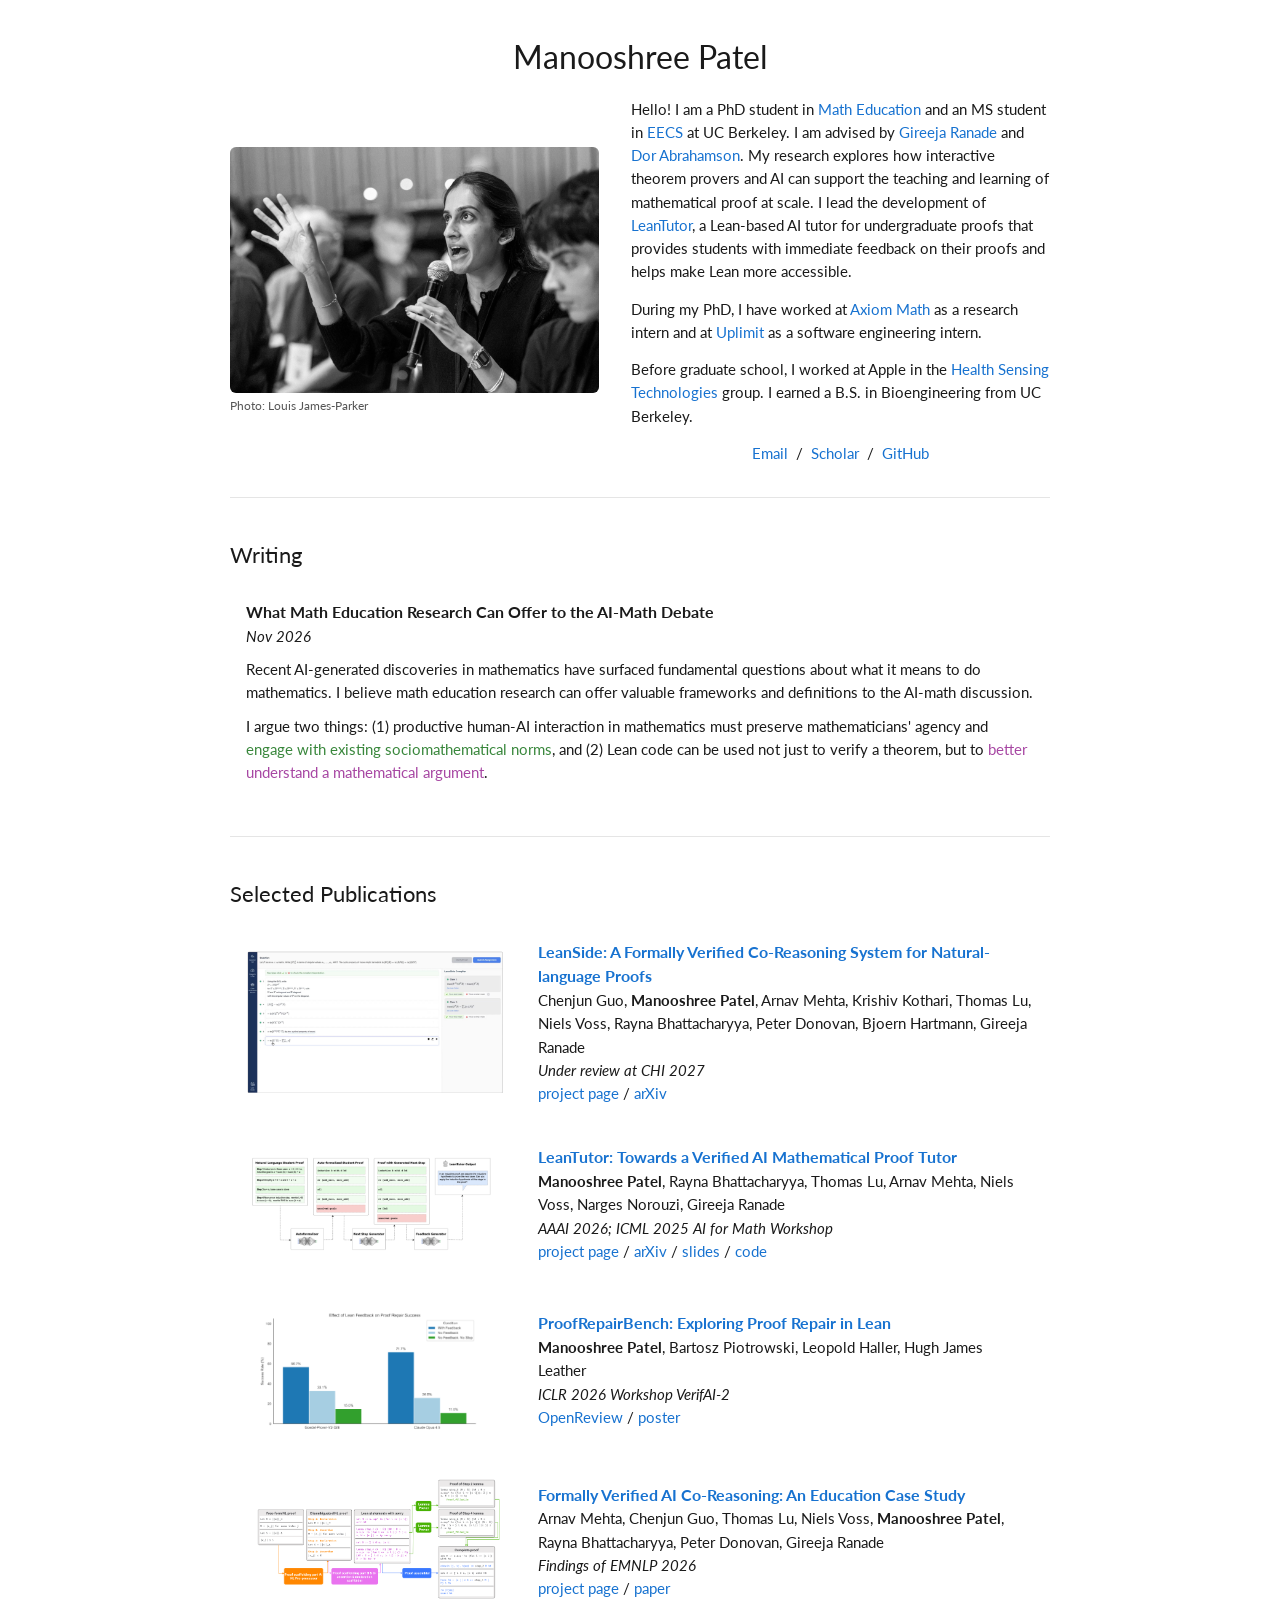
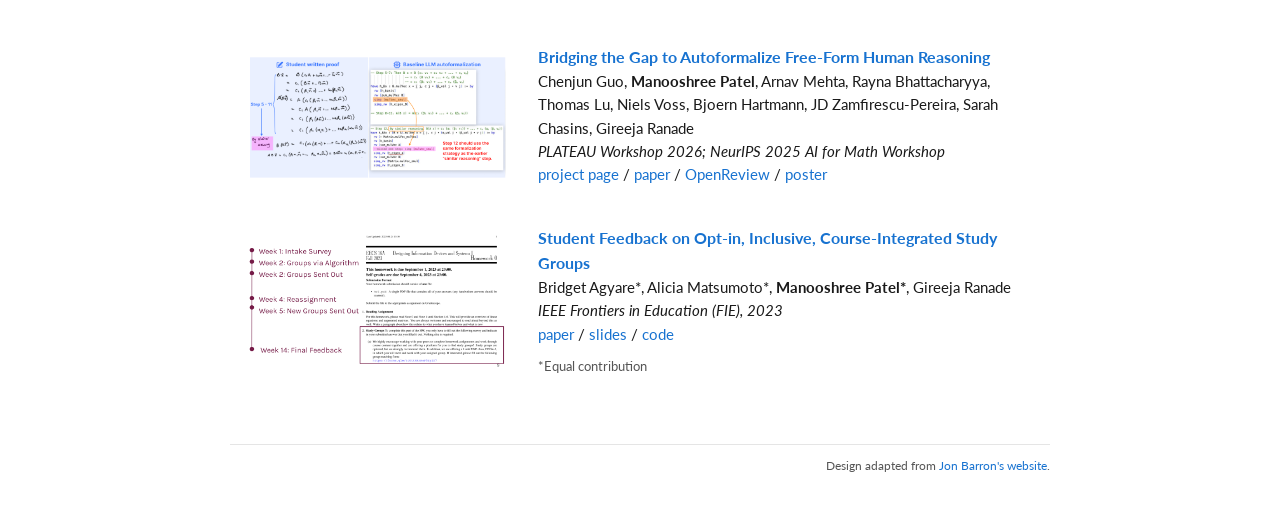
==== index.html @ 4b9c4974 "Rebuild site in a minimal academic layout Replace the old multi-page site with a single homepage ada" ====
<!DOCTYPE html>
<html lang="en">
<head>
  <meta charset="UTF-8">
  <meta name="viewport" content="width=device-width, initial-scale=1.0">
  <title>Manooshree Patel</title>
  <link rel="icon" href="data:image/svg+xml,<svg xmlns=%22http://www.w3.org/2000/svg%22 viewBox=%220 0 100 100%22><text y=%22.9em%22 font-size=%2290%22>⭐️</text></svg>">
  <link rel="stylesheet" href="stylesheet.css">
</head>
<body>
  <div class="page">

    <h1 class="name"><a href="index.html">Manooshree Patel</a></h1>

    <section class="bio-page">
      <figure class="bio-photo">
        <img src="images/bio-photo.jpg" alt="Manooshree Patel speaking into a microphone">
        <figcaption>Photo: Louis James-Parker</figcaption>
      </figure>
      <div class="bio-text">
        <p>Hello! I am a PhD student in <a href="https://sesame.berkeley.edu/home">Math Education</a> and an MS student in <a href="https://eecs.berkeley.edu/">EECS</a> at UC Berkeley. I am advised by <a href="https://gireejar.github.io/">Gireeja Ranade</a> and <a href="https://bse.berkeley.edu/dor-abrahamson">Dor Abrahamson</a>. My research explores how interactive theorem provers and AI can support the teaching and learning of mathematical proof at scale. I lead the development of <a href="https://leantutor.org/">LeanTutor</a>, a Lean-based AI tutor for undergraduate proofs that provides students with immediate feedback on their proofs and helps make Lean more accessible.</p>
        <p>During my PhD, I have worked at <a href="https://axiommath.ai/">Axiom Math</a> as a research intern and at <a href="https://uplimit.com/">Uplimit</a> as a software engineering intern.</p>
        <p>Before graduate school, I worked at Apple in the <a href="https://www.apple.com/health/">Health Sensing Technologies</a> group. I earned a B.S. in Bioengineering from UC Berkeley.</p>
        <p class="links">
          <span class="email-wrap">
            <a href="#" class="email-toggle" aria-expanded="false" aria-controls="email-pop">Email</a>
            <span class="email-pop" id="email-pop" role="dialog" aria-label="Email address" hidden>
              <span class="email-addr">manooshreepatel@berkeley.edu</span>
              <button type="button" class="copy-btn" aria-label="Copy email address" title="Copy">
                <svg class="icon-copy" viewBox="0 0 24 24" width="16" height="16" aria-hidden="true"><rect x="9" y="9" width="11" height="11" rx="2" fill="none" stroke="currentColor" stroke-width="2"/><path d="M5 15V5a2 2 0 0 1 2-2h8" fill="none" stroke="currentColor" stroke-width="2"/></svg>
                <svg class="icon-check" viewBox="0 0 24 24" width="16" height="16" aria-hidden="true"><path d="M5 12l5 5L20 7" fill="none" stroke="currentColor" stroke-width="2.5" stroke-linecap="round" stroke-linejoin="round"/></svg>
              </button>
              <span class="copied-msg" aria-live="polite"></span>
            </span>
          </span> &nbsp;/&nbsp;
          <a href="https://scholar.google.com/citations?user=8OF7FRsAAAAJ">Scholar</a> &nbsp;/&nbsp;
          <a href="https://github.com/manooshree">GitHub</a>
        </p>
      </div>
    </section>

    <hr>

    <h2>Writing</h2>

    <div class="entry">
      <div class="details">
        <span class="title">What Math Education Research Can Offer to the AI-Math Debate</span> <!-- link later: href="math-ed-ai.html" -->
        <div class="venue">Nov 2026</div>
        <p>Recent AI-generated discoveries in mathematics have surfaced fundamental questions about what it means to do mathematics. I believe math education research can offer valuable frameworks and definitions to the AI-math discussion.</p>
        <p>I argue two things: (1) productive human-AI interaction in mathematics must preserve mathematicians' agency and <span class="green">engage with existing sociomathematical norms</span>, and (2) Lean code can be used not just to verify a theorem, but to <span class="purple">better understand a mathematical argument</span>.</p>
      </div>
    </div>

    <hr>

    <h2>Selected Publications</h2>

    <div class="entry">
      <div class="thumb wide"><img src="images/leanside.png" alt="LeanSide interface: a student's step-by-step proof on the left, with the LeanSide compiler's verified claims on the right"></div>
      <div class="details">
        <a class="title" href="https://arxiv.org/abs/2610.00760">LeanSide: A Formally Verified Co-Reasoning System for Natural-language Proofs</a>
        <div class="authors">Chenjun Guo, <span class="me">Manooshree Patel</span>, Arnav Mehta, Krishiv Kothari, Thomas Lu, Niels Voss, Rayna Bhattacharyya, Peter Donovan, Bjoern Hartmann, Gireeja Ranade</div>
        <div class="venue">Under review at CHI 2027</div>
        <div class="entry-links"><a href="https://leantutor.org/">project page</a> / <a href="https://arxiv.org/pdf/2610.00760">arXiv</a></div>
      </div>
    </div>

    <div class="entry">
      <div class="thumb wide"><a href="https://leantutor.org/"><img src="images/leantutor.png" alt="LeanTutor pipeline: a student's natural-language proof is autoformalized, a next step is generated, and feedback is returned"></a></div>
      <div class="details">
        <a class="title" href="https://arxiv.org/abs/2506.08321">LeanTutor: Towards a Verified AI Mathematical Proof Tutor</a>
        <div class="authors"><span class="me">Manooshree Patel</span>, Rayna Bhattacharyya, Thomas Lu, Arnav Mehta, Niels Voss, Narges Norouzi, Gireeja Ranade</div>
        <div class="venue">AAAI 2026; ICML 2025 AI for Math Workshop</div>
        <div class="entry-links"><a href="https://leantutor.org/">project page</a> / <a href="https://arxiv.org/pdf/2506.08321">arXiv</a> / <a href="slides/leantutor-eaai2026.pdf">slides</a> / <a href="https://github.com/RanadeLabBerkeley/Lean-Tutor-V0/tree/main/code_and_dataset">code</a></div>
      </div>
    </div>

    <div class="entry">
      <div class="thumb wide"><img src="images/proofrepairbench.png" alt="Bar chart: effect of Lean feedback on proof repair success for Goedel-Prover-V2-32B and Claude Opus 4.5"></div>
      <div class="details">
        <a class="title" href="https://openreview.net/forum?id=6SwWVNwEJK">ProofRepairBench: Exploring Proof Repair in Lean</a>
        <div class="authors"><span class="me">Manooshree Patel</span>, Bartosz Piotrowski, Leopold Haller, Hugh James Leather</div>
        <div class="venue">ICLR 2026 Workshop VerifAI-2</div>
        <div class="entry-links"><a href="https://openreview.net/forum?id=6SwWVNwEJK">OpenReview</a> / <a href="slides/proofrepairbench-iclr2026-poster.pdf">poster</a></div>
      </div>
    </div>

    <div class="entry">
      <div class="thumb wide"><img src="images/coreasoning-emnlp.png" alt="Pipeline diagram: a free-form natural-language proof is disambiguated, turned into Lean statements, proved lemma by lemma, and assembled into a complete Lean proof"></div>
      <div class="details">
        <a class="title" href="https://aclanthology.org/2026.findings-emnlp.977/">Formally Verified AI Co-Reasoning: An Education Case Study</a>
        <div class="authors">Arnav Mehta, Chenjun Guo, Thomas Lu, Niels Voss, <span class="me">Manooshree Patel</span>, Rayna Bhattacharyya, Peter Donovan, Gireeja Ranade</div>
        <div class="venue">Findings of EMNLP 2026</div>
        <div class="entry-links"><a href="https://leantutor.org/">project page</a> / <a href="https://aclanthology.org/2026.findings-emnlp.977.pdf">paper</a></div>
      </div>
    </div>

    <div class="entry">
      <div class="thumb wide"><img src="images/autoformalize-plateau.png" alt="A handwritten student proof that says 'by similar reasoning', next to a baseline LLM autoformalization in Lean that misses a step"></div>
      <div class="details">
        <a class="title" href="https://kilthub.cmu.edu/articles/conference_contribution/Bridging_the_gap_to_autoformalize_free-form_human_reasoning/31816738">Bridging the Gap to Autoformalize Free-Form Human Reasoning</a>
        <div class="authors">Chenjun Guo, <span class="me">Manooshree Patel</span>, Arnav Mehta, Rayna Bhattacharyya, Thomas Lu, Niels Voss, Bjoern Hartmann, JD Zamfirescu-Pereira, Sarah Chasins, Gireeja Ranade</div>
        <div class="venue">PLATEAU Workshop 2026; NeurIPS 2025 AI for Math Workshop</div>
        <div class="entry-links"><a href="https://leantutor.org/">project page</a> / <a href="https://kilthub.cmu.edu/articles/conference_contribution/Bridging_the_gap_to_autoformalize_free-form_human_reasoning/31816738">paper</a> / <a href="https://openreview.net/forum?id=0IsLjMjD0P">OpenReview</a> / <a href="slides/autoformalize-neurips2025-poster.pdf">poster</a></div>
      </div>
    </div>

    <div class="entry">
      <div class="thumb wide"><img src="images/study-groups-timeline.png" alt="Study groups timeline over the semester, next to the EECS 16A homework assignment that invited students to sign up"></div>
      <div class="details">
        <a class="title" href="https://ieeexplore.ieee.org/abstract/document/10343384">Student Feedback on Opt-in, Inclusive, Course-Integrated Study Groups</a>
        <div class="authors">Bridget Agyare*, Alicia Matsumoto*, <span class="me">Manooshree Patel*</span>, Gireeja Ranade</div>
        <div class="venue">IEEE Frontiers in Education (FIE), 2023</div>
        <div class="entry-links"><a href="https://ieeexplore.ieee.org/abstract/document/10343384">paper</a> / <a href="slides/study-groups-fie2023.pdf">slides</a> / <a href="https://github.com/RanadeLabBerkeley/study-group-matcher">code</a></div>
        <p class="note">*Equal contribution</p>
      </div>
    </div>

    <footer>
      Design adapted from <a href="https://github.com/jonbarron/jonbarron.github.io">Jon Barron's website</a>.
    </footer>

  </div>
  <script>
    // Email popover: click "Email" to show the address with a copy button.
    (function () {
      var toggle = document.querySelector('.email-toggle');
      var pop = document.getElementById('email-pop');
      if (!toggle || !pop) return;
      var btn = pop.querySelector('.copy-btn');
      var msg = pop.querySelector('.copied-msg');
      var addr = pop.querySelector('.email-addr').textContent.trim();

      function open() { pop.hidden = false; toggle.setAttribute('aria-expanded', 'true'); }
      function close() { pop.hidden = true; toggle.setAttribute('aria-expanded', 'false'); btn.classList.remove('copied'); msg.textContent = ''; }

      toggle.addEventListener('click', function (e) { e.preventDefault(); pop.hidden ? open() : close(); });
      document.addEventListener('click', function (e) { if (!pop.hidden && !e.target.closest('.email-wrap')) close(); });
      document.addEventListener('keydown', function (e) { if (e.key === 'Escape') close(); });

      btn.addEventListener('click', function () {
        function done() { btn.classList.add('copied'); msg.textContent = 'Copied!'; setTimeout(function () { btn.classList.remove('copied'); msg.textContent = ''; }, 1800); }
        if (navigator.clipboard && window.isSecureContext) {
          navigator.clipboard.writeText(addr).then(done, fallback);
        } else { fallback(); }
        function fallback() {
          var r = document.createRange(); r.selectNodeContents(pop.querySelector('.email-addr'));
          var sel = window.getSelection(); sel.removeAllRanges(); sel.addRange(r);
          try { document.execCommand('copy'); done(); } catch (err) { msg.textContent = 'Press Cmd+C to copy'; }
        }
      });
    })();
  </script>
</body>
</html>
---- stylesheet.css ----
/* Layout and look adapted from Jon Barron's website: https://github.com/jonbarron/jonbarron.github.io */
@import url('https://fonts.googleapis.com/css2?family=Lato:ital,wght@0,400;0,700;1,400;1,700&display=swap');

:root {
  --text: #1a1a1a;
  --muted: #555;
  --link: #1772d0;
  --link-hover: #6b3f87;
  --highlight: #ffffd0;
  --rule: #e5e5e5;
}

* { box-sizing: border-box; }

body {
  margin: 0;
  padding: 0 16px;
  background: #fff;
  color: var(--text);
  font-family: 'Lato', Verdana, Helvetica, sans-serif;
  font-size: 15px;
  line-height: 1.55;
}

.page {
  max-width: 820px;
  margin: 0 auto;
  padding: 32px 0 48px;
}

a { color: var(--link); text-decoration: none; }
a:hover, a:focus { color: var(--link-hover); }

h1.name {
  font-size: 32px;
  font-weight: 400;
  margin: 0 0 4px;
  text-align: center;
}

h2 {
  font-size: 22px;
  font-weight: 400;
  margin: 40px 0 8px;
}

h1.name a { color: inherit; }
h1.name a:hover { color: var(--link-hover); }

/* Top navigation */
.site-nav {
  text-align: center;
  margin-bottom: 24px;
  font-size: 15px;
}
.site-nav a { margin: 0 8px; }
.site-nav a.current { color: var(--text); font-weight: 700; }

.nav-date { color: var(--muted); font-size: 13px; margin-left: 4px; }

/* Blog post */
.post-title { margin-bottom: 2px; }
.post-date { color: var(--muted); font-size: 14px; margin-bottom: 20px; }
.post p { margin: 0 0 14px; }

/* Intro: bio left, photo right */
.intro {
  display: flex;
  gap: 32px;
  align-items: center;
}
.intro .bio { flex: 1 1 60%; }
.intro .photo { flex: 0 0 34%; text-align: center; }
.intro .photo img {
  width: 100%;
  max-width: 260px;
  aspect-ratio: 1;
  object-fit: cover;
  border-radius: 50%;
}
.links { text-align: center; margin-top: 12px; }
.links a { white-space: nowrap; }

/* Paper / project rows */
.entry {
  display: flex;
  gap: 32px;
  align-items: center;
  padding: 20px 16px;
  border-radius: 6px;
}
.entry.highlight { background: var(--highlight); }
.entry .thumb { flex: 0 0 160px; }
.entry .thumb img {
  width: 160px;
  height: 160px;
  object-fit: cover;
  border-radius: 4px;
  display: block;
}
/* Wide figures (e.g. pipeline diagrams): show the whole image, no square crop */
.entry .thumb.wide { flex: 0 0 260px; }
.entry .thumb.wide img { width: 260px; height: auto; object-fit: contain; }
.entry .details { flex: 1; }
.entry .title { font-size: 16px; font-weight: 700; }
.entry .authors, .entry .venue { margin: 0; }
.entry .venue { font-style: italic; }
.entry .entry-links { margin: 0; }
.entry p { margin: 10px 0 0; }
.entry p:empty { display: none; }

hr { border: none; border-top: 1px solid var(--rule); margin: 32px 0; }

/* Colors from the blog post: green = math education, purple = AI-math / mathematicians */
.green { color: #39873C; }
.purple { color: #a747a3; }

.me { font-weight: 700; }
.note { color: var(--muted); font-size: 13px; }

/* Email popover */
.email-wrap { position: relative; display: inline-block; }
.email-pop {
  position: absolute;
  top: calc(100% + 8px);
  left: 50%;
  transform: translateX(-50%);
  display: flex;
  align-items: center;
  gap: 8px;
  padding: 8px 10px;
  background: #fff;
  border: 1px solid var(--rule);
  border-radius: 6px;
  box-shadow: 0 4px 14px rgba(0, 0, 0, 0.08);
  white-space: nowrap;
  z-index: 10;
}
.email-pop[hidden] { display: none; }
.email-addr { color: var(--text); user-select: all; }
.copy-btn {
  display: inline-flex;
  align-items: center;
  justify-content: center;
  width: 28px;
  height: 28px;
  padding: 0;
  border: 1px solid var(--rule);
  border-radius: 4px;
  background: #fff;
  color: var(--muted);
  cursor: pointer;
}
.copy-btn:hover { color: var(--link-hover); border-color: var(--link-hover); }
.copy-btn .icon-check { display: none; }
.copy-btn.copied .icon-copy { display: none; }
.copy-btn.copied .icon-check { display: inline; color: #39873C; }
.copied-msg { font-size: 12px; color: #39873C; }
.copied-msg:empty { display: none; }

/* Bio page: photo left, text right */
.bio-page {
  display: flex;
  gap: 32px;
  align-items: center;
  margin-top: 16px;
}
.bio-photo { flex: 0 0 45%; margin: 0; }
.bio-photo img { width: 100%; border-radius: 6px; display: block; }
.bio-photo figcaption { font-size: 12px; color: var(--muted); margin-top: 4px; }
.bio-text { flex: 1; }
.bio-text p { margin: 0 0 14px; }
.bio-text p:last-child { margin-bottom: 0; }

ul.plain { padding-left: 20px; margin: 6px 0; }

footer {
  margin-top: 48px;
  padding-top: 12px;
  border-top: 1px solid var(--rule);
  text-align: right;
  font-size: 12px;
  color: var(--muted);
}

@media (max-width: 640px) {
  .bio-page { flex-direction: column; gap: 16px; }
  .intro { flex-direction: column-reverse; gap: 16px; }
  .intro .photo img { max-width: 180px; }
  .entry { flex-direction: column; gap: 12px; padding: 12px 0; }
  .entry .thumb { flex-basis: auto; }
}
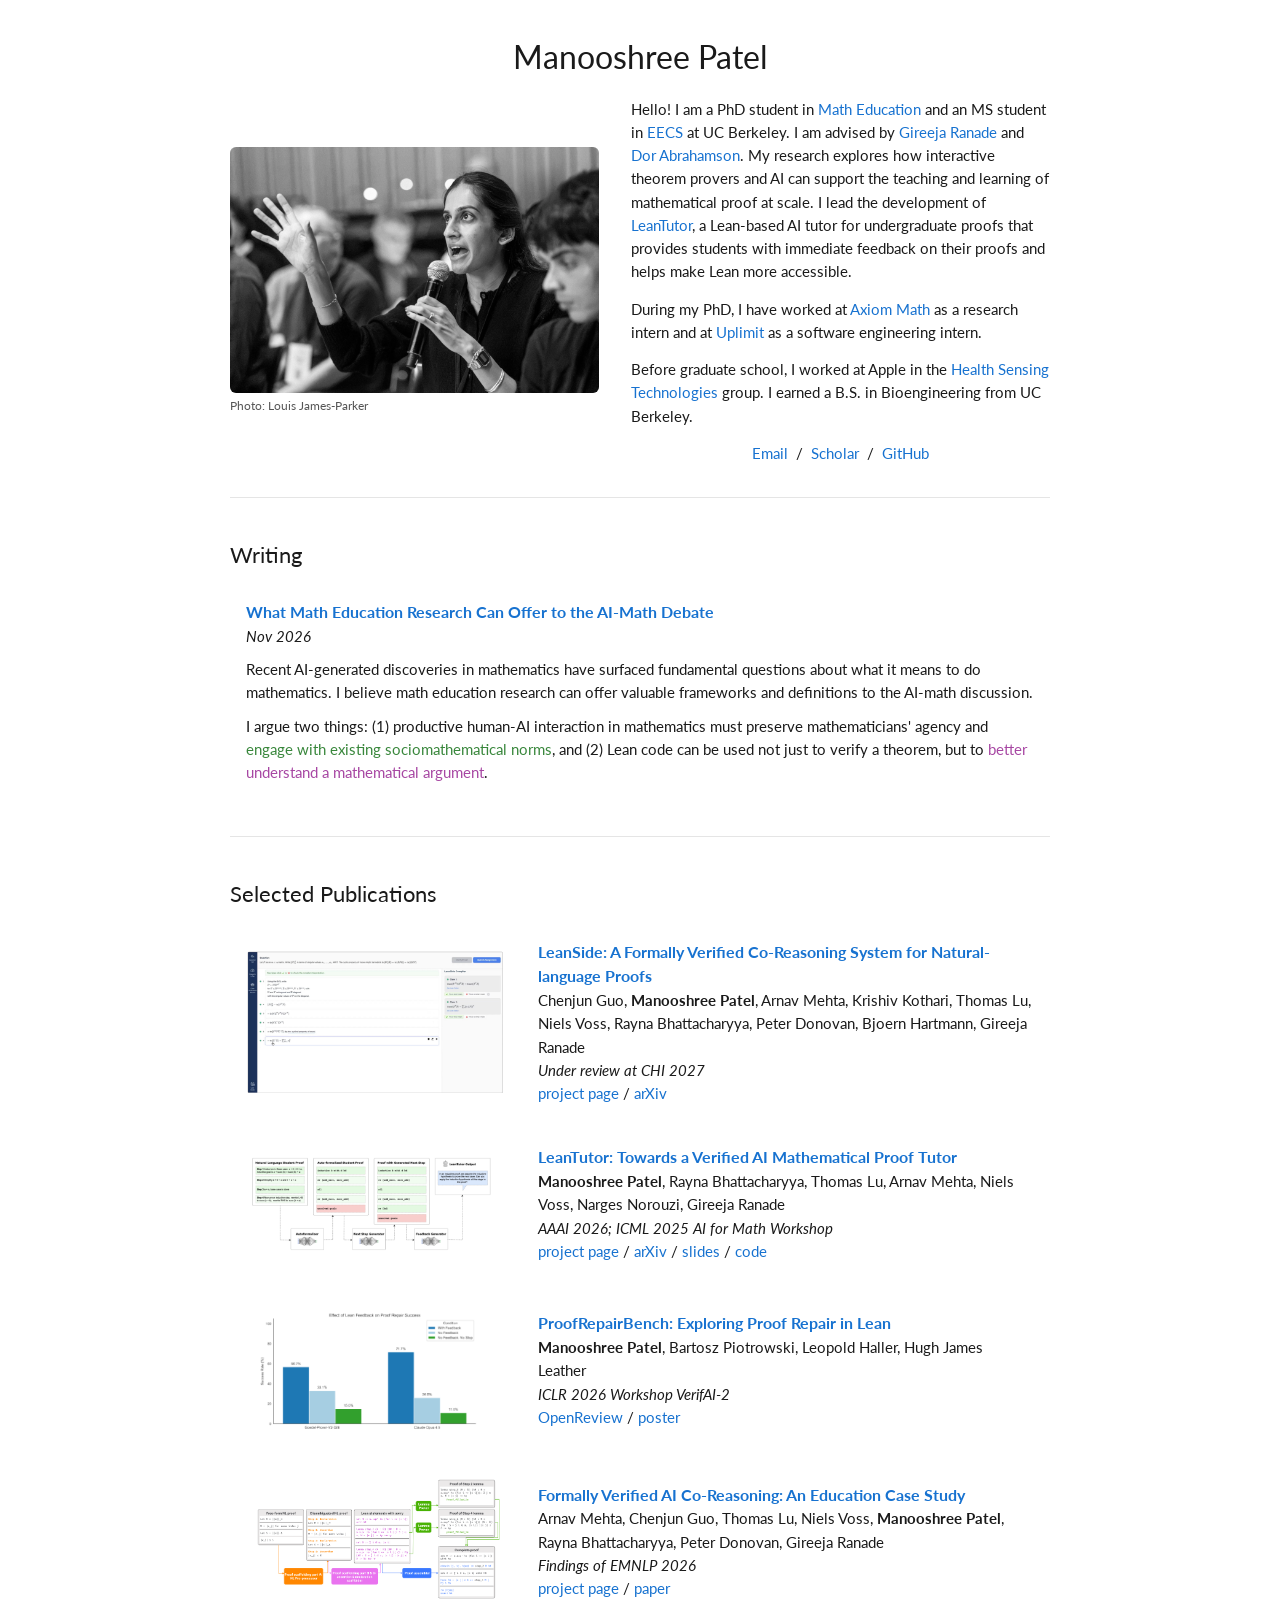
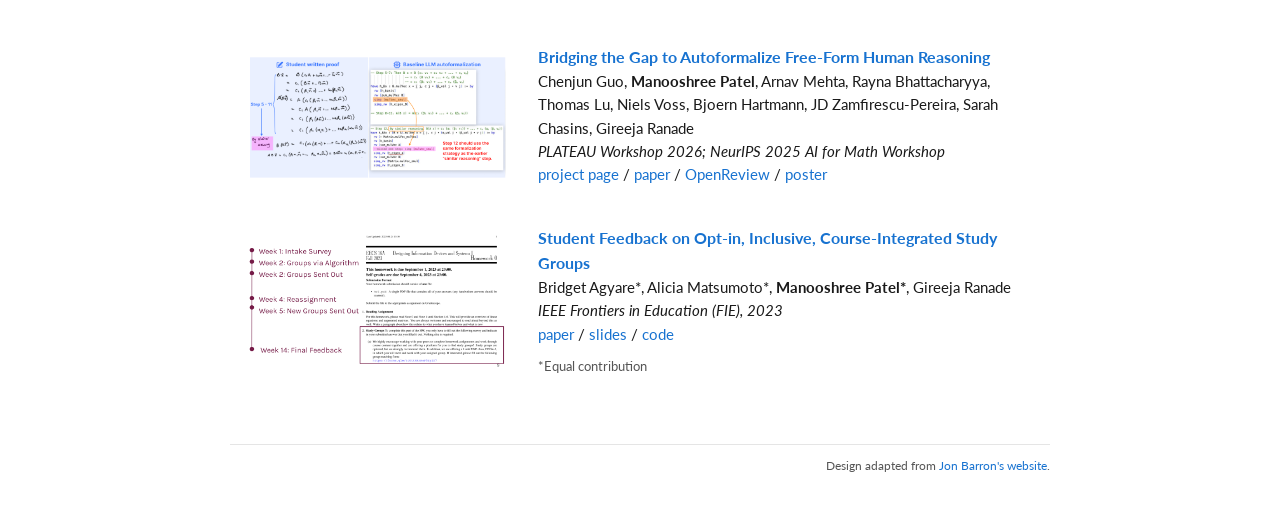
==== commit a238c339: "ai math ed blog post" ====
--- a/index.html
+++ b/index.html
@@ -45,7 +45,7 @@
 
     <div class="entry">
       <div class="details">
-        <span class="title">What Math Education Research Can Offer to the AI-Math Debate</span> <!-- link later: href="math-ed-ai.html" -->
+        <a class="title" href="math-ed-ai/">What Math Education Research Can Offer to the AI-Math Debate</a>
         <div class="venue">Nov 2026</div>
         <p>Recent AI-generated discoveries in mathematics have surfaced fundamental questions about what it means to do mathematics. I believe math education research can offer valuable frameworks and definitions to the AI-math discussion.</p>
         <p>I argue two things: (1) productive human-AI interaction in mathematics must preserve mathematicians' agency and <span class="green">engage with existing sociomathematical norms</span>, and (2) Lean code can be used not just to verify a theorem, but to <span class="purple">better understand a mathematical argument</span>.</p>
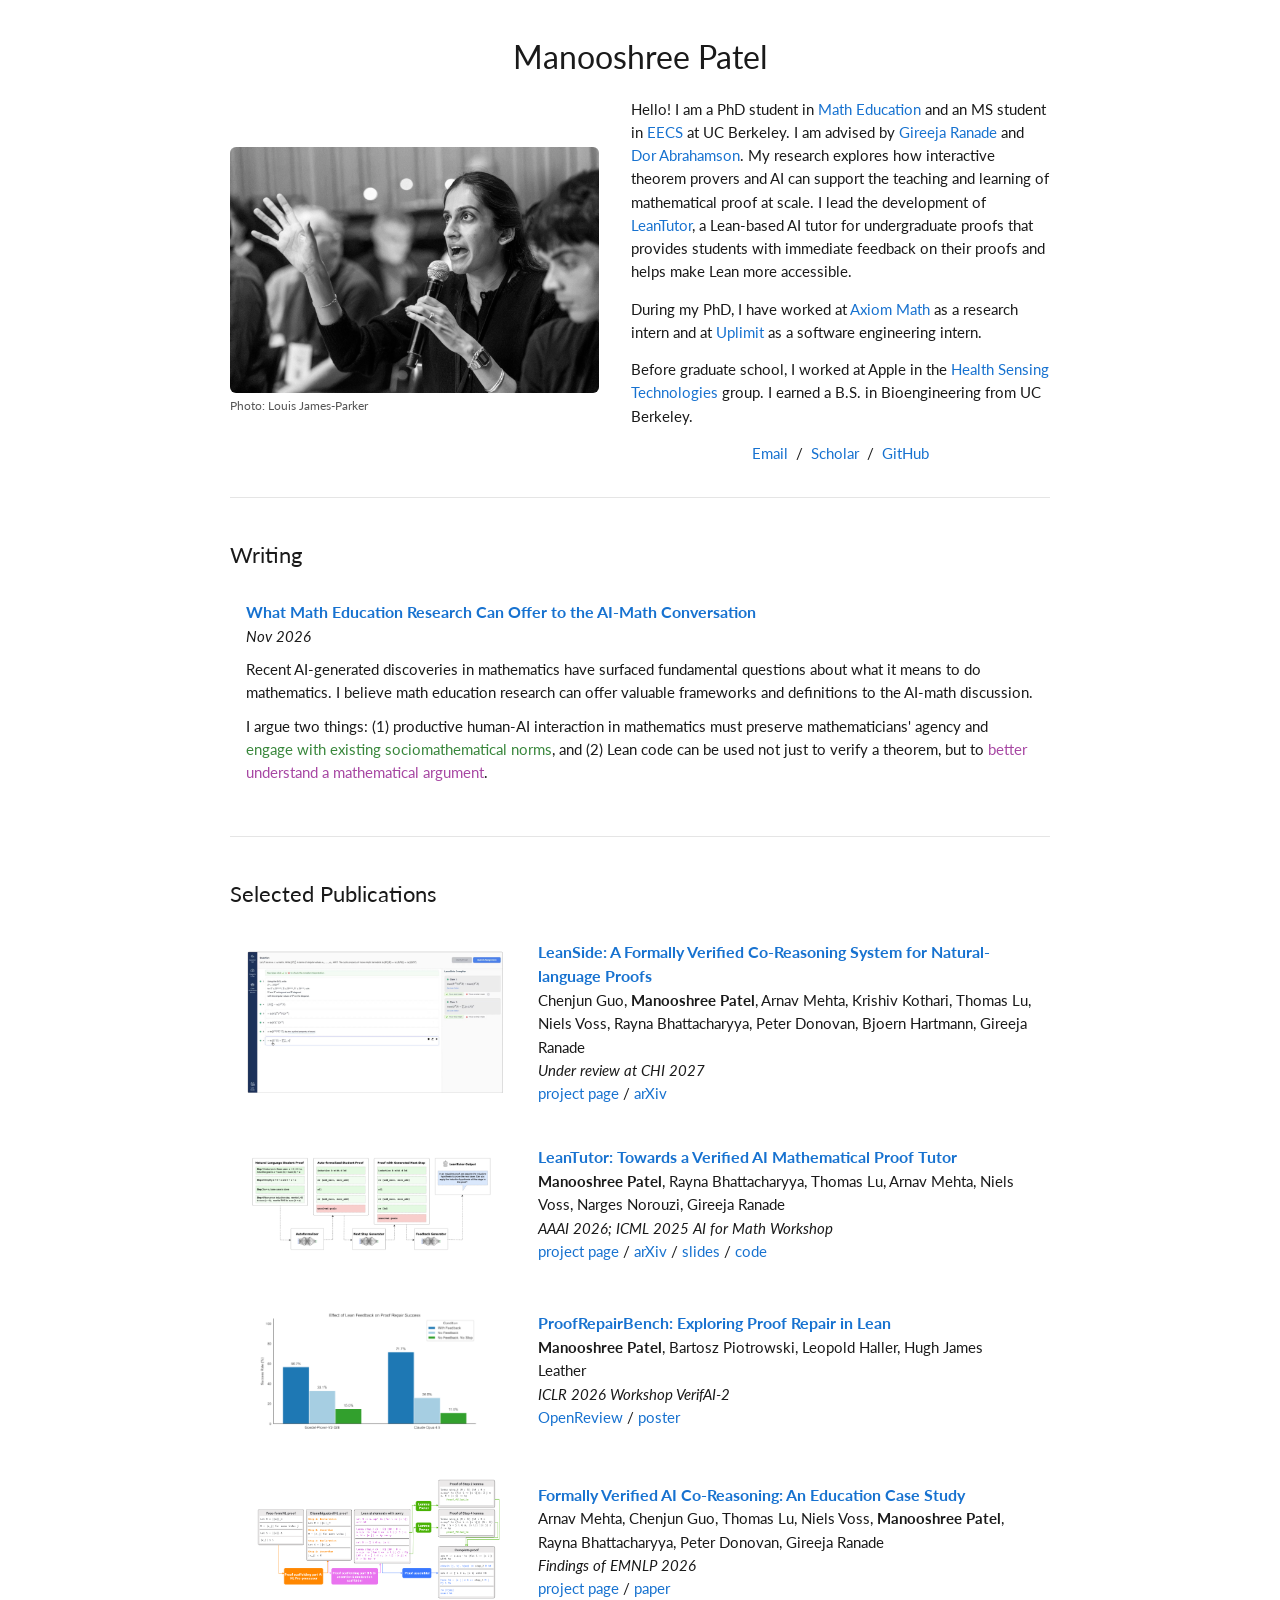
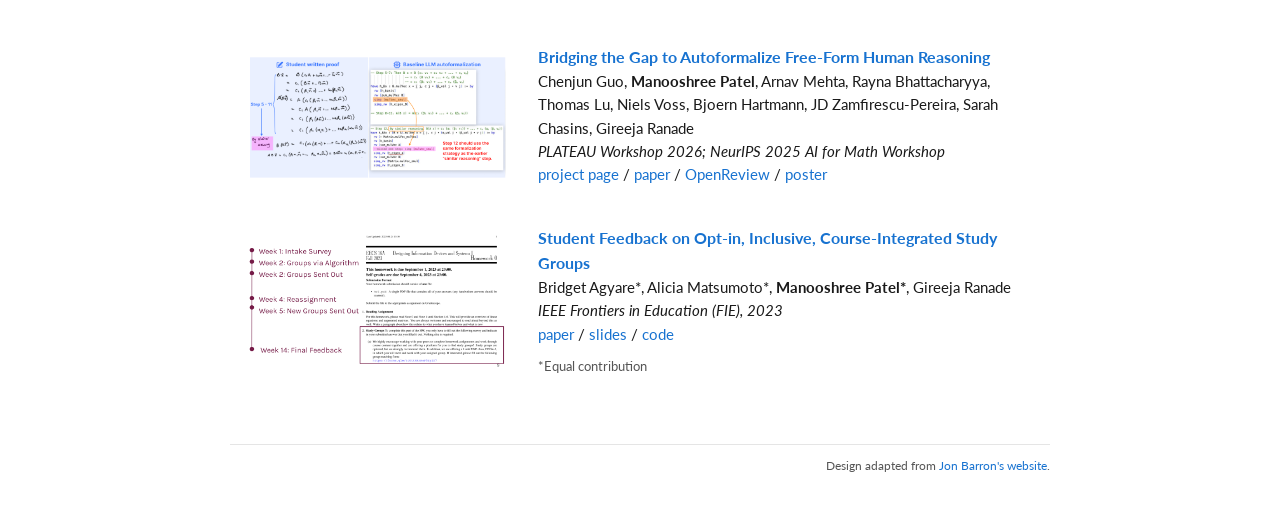
==== commit 28724dfc: "debate to conversation" ====
--- a/index.html
+++ b/index.html
@@ -45,7 +45,7 @@
 
     <div class="entry">
       <div class="details">
-        <a class="title" href="math-ed-ai/">What Math Education Research Can Offer to the AI-Math Debate</a>
+        <a class="title" href="math-ed-ai/">What Math Education Research Can Offer to the AI-Math Conversation</a>
         <div class="venue">Nov 2026</div>
         <p>Recent AI-generated discoveries in mathematics have surfaced fundamental questions about what it means to do mathematics. I believe math education research can offer valuable frameworks and definitions to the AI-math discussion.</p>
         <p>I argue two things: (1) productive human-AI interaction in mathematics must preserve mathematicians' agency and <span class="green">engage with existing sociomathematical norms</span>, and (2) Lean code can be used not just to verify a theorem, but to <span class="purple">better understand a mathematical argument</span>.</p>
@@ -152,5 +152,6 @@
       });
     })();
   </script>
+  <script data-goatcounter="https://manooshree.goatcounter.com/count" async src="//gc.zgo.at/count.js"></script>
 </body>
 </html>
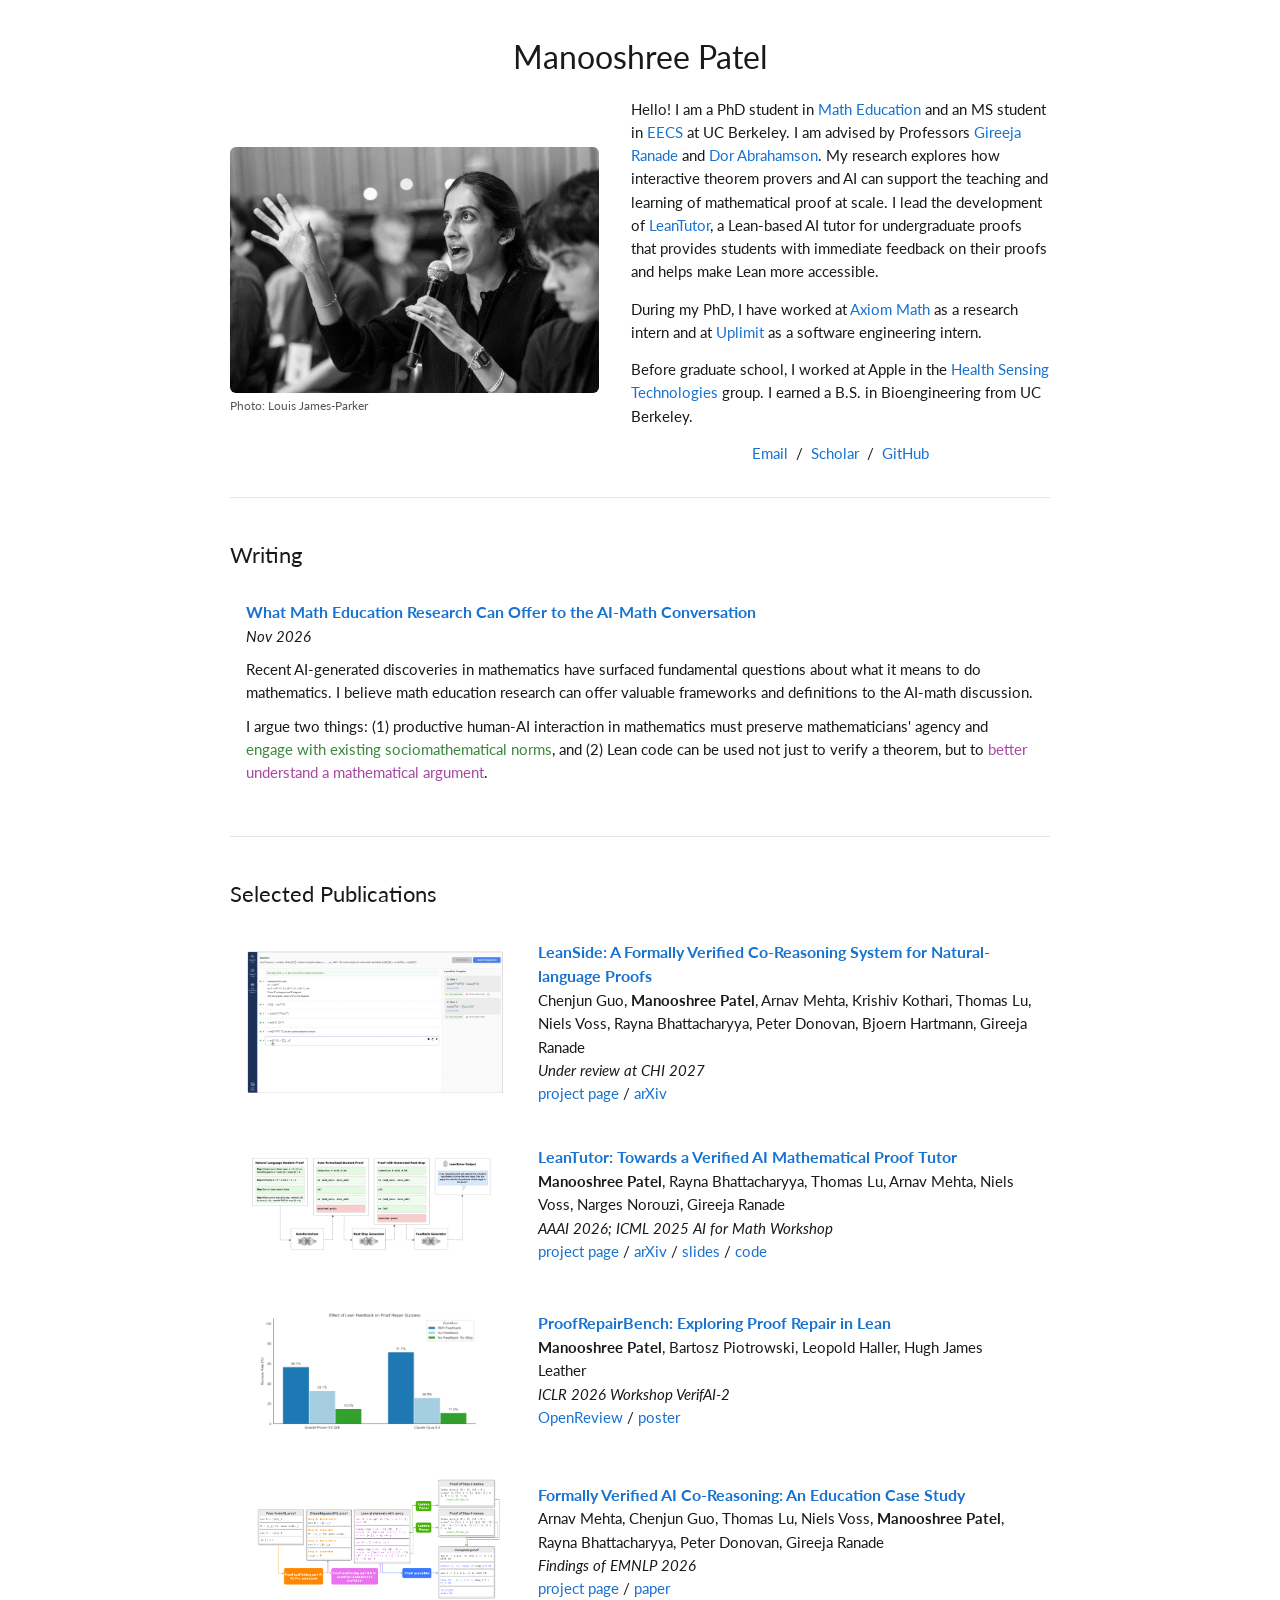
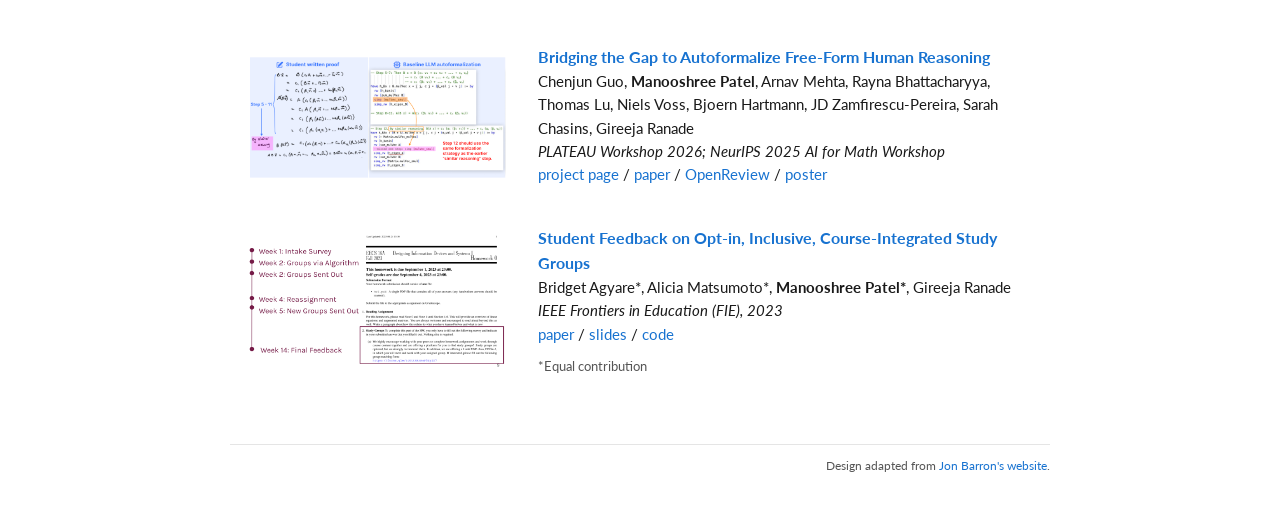
==== commit 2c7641fe: "changed about" ====
--- a/index.html
+++ b/index.html
@@ -18,7 +18,7 @@
         <figcaption>Photo: Louis James-Parker</figcaption>
       </figure>
       <div class="bio-text">
-        <p>Hello! I am a PhD student in <a href="https://sesame.berkeley.edu/home">Math Education</a> and an MS student in <a href="https://eecs.berkeley.edu/">EECS</a> at UC Berkeley. I am advised by <a href="https://gireejar.github.io/">Gireeja Ranade</a> and <a href="https://bse.berkeley.edu/dor-abrahamson">Dor Abrahamson</a>. My research explores how interactive theorem provers and AI can support the teaching and learning of mathematical proof at scale. I lead the development of <a href="https://leantutor.org/">LeanTutor</a>, a Lean-based AI tutor for undergraduate proofs that provides students with immediate feedback on their proofs and helps make Lean more accessible.</p>
+        <p>Hello! I am a PhD student in <a href="https://sesame.berkeley.edu/home">Math Education</a> and an MS student in <a href="https://eecs.berkeley.edu/">EECS</a> at UC Berkeley. I am advised by Professors <a href="https://gireejar.github.io/">Gireeja Ranade</a> and <a href="https://bse.berkeley.edu/dor-abrahamson">Dor Abrahamson</a>. My research explores how interactive theorem provers and AI can support the teaching and learning of mathematical proof at scale. I lead the development of <a href="https://leantutor.org/">LeanTutor</a>, a Lean-based AI tutor for undergraduate proofs that provides students with immediate feedback on their proofs and helps make Lean more accessible.</p>
         <p>During my PhD, I have worked at <a href="https://axiommath.ai/">Axiom Math</a> as a research intern and at <a href="https://uplimit.com/">Uplimit</a> as a software engineering intern.</p>
         <p>Before graduate school, I worked at Apple in the <a href="https://www.apple.com/health/">Health Sensing Technologies</a> group. I earned a B.S. in Bioengineering from UC Berkeley.</p>
         <p class="links">
